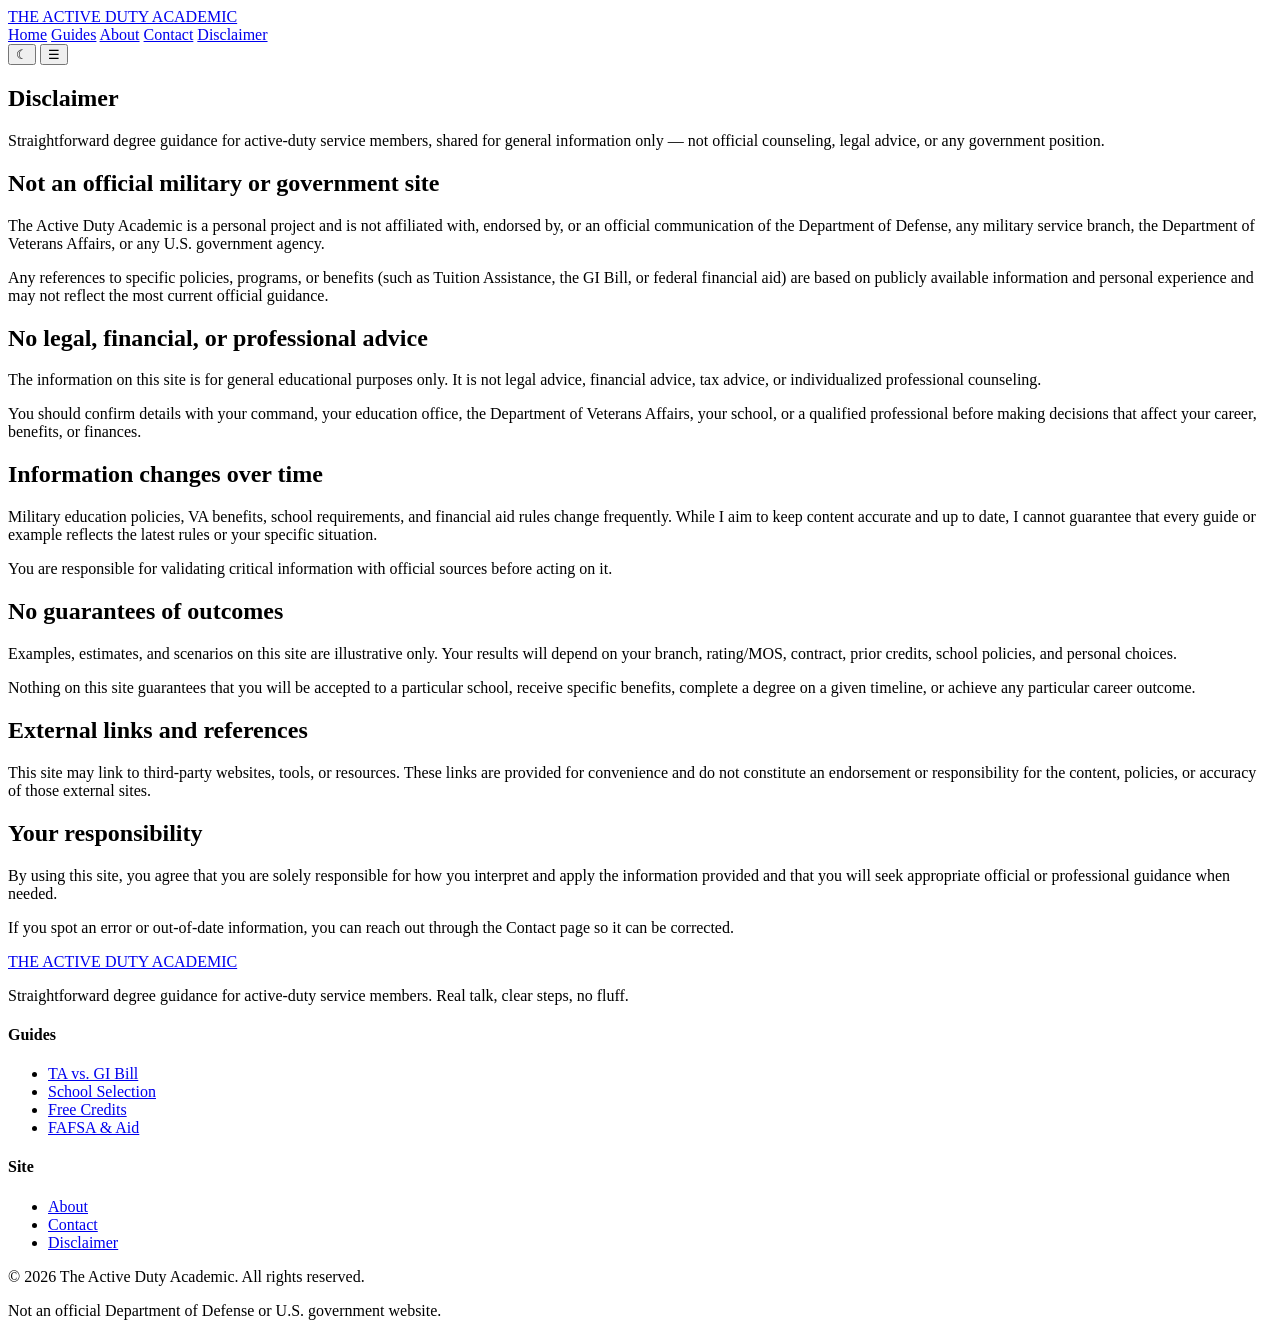
==== disclaimer.html @ fdfb6c12 "Add disclaimer page" ====
<!DOCTYPE html>
<html lang="en" data-theme="light">
<head>
  <meta charset="UTF-8" />
  <meta name="viewport" content="width=device-width, initial-scale=1" />
  <title>Disclaimer • The Active Duty Academic</title>
  <link rel="stylesheet" href="style.css" />
</head>
<body>

  <!-- SITE HEADER -->
  <header class="site-header" id="top">
    <div class="container container--wide">
      <div class="nav-inner">
        <a href="index.html" class="site-logo">
          <!-- If you use an SVG logo on index, copy it here -->
          <div class="site-logo__text">
            THE ACTIVE DUTY ACADEMIC
          </div>
        </a>

        <nav class="nav-links" aria-label="Primary">
          <a href="index.html">Home</a>
          <a href="guides.html">Guides</a>
          <a href="about.html">About</a>
          <a href="contact.html">Contact</a>
          <a href="disclaimer.html" class="active">Disclaimer</a>
        </nav>

        <div class="nav-actions">
          <button class="theme-toggle" type="button" aria-label="Toggle color theme">
            <!-- optional icon; keep consistent with index.html -->
            ☾
          </button>
          <button class="menu-toggle" type="button" aria-label="Toggle navigation menu">
            ☰
          </button>
        </div>
      </div>
    </div>
  </header>

  <!-- DISCLAIMER HERO -->
  <section class="about-hero">
    <div class="container container--narrow">
      <h1>Disclaimer</h1>
      <p>
        Straightforward degree guidance for active-duty service members, shared for general information only —
        not official counseling, legal advice, or any government position.
      </p>
    </div>
  </section>

  <!-- DISCLAIMER BODY -->
  <main>
    <section class="section">
      <div class="container container--narrow post-content">
        <h2>Not an official military or government site</h2>
        <p>
          The Active Duty Academic is a personal project and is not affiliated with, endorsed by, or an official
          communication of the Department of Defense, any military service branch, the Department of Veterans
          Affairs, or any U.S. government agency.
        </p>
        <p>
          Any references to specific policies, programs, or benefits (such as Tuition Assistance, the GI Bill, or
          federal financial aid) are based on publicly available information and personal experience and may not
          reflect the most current official guidance.
        </p>

        <h2>No legal, financial, or professional advice</h2>
        <p>
          The information on this site is for general educational purposes only. It is not legal advice, financial
          advice, tax advice, or individualized professional counseling.
        </p>
        <p>
          You should confirm details with your command, your education office, the Department of Veterans Affairs,
          your school, or a qualified professional before making decisions that affect your career, benefits, or
          finances.
        </p>

        <h2>Information changes over time</h2>
        <p>
          Military education policies, VA benefits, school requirements, and financial aid rules change frequently.
          While I aim to keep content accurate and up to date, I cannot guarantee that every guide or example
          reflects the latest rules or your specific situation.
        </p>
        <p>
          You are responsible for validating critical information with official sources before acting on it.
        </p>

        <h2>No guarantees of outcomes</h2>
        <p>
          Examples, estimates, and scenarios on this site are illustrative only. Your results will depend on your
          branch, rating/MOS, contract, prior credits, school policies, and personal choices.
        </p>
        <p>
          Nothing on this site guarantees that you will be accepted to a particular school, receive specific
          benefits, complete a degree on a given timeline, or achieve any particular career outcome.
        </p>

        <h2>External links and references</h2>
        <p>
          This site may link to third‑party websites, tools, or resources. These links are provided for
          convenience and do not constitute an endorsement or responsibility for the content, policies, or accuracy
          of those external sites.
        </p>

        <h2>Your responsibility</h2>
        <p>
          By using this site, you agree that you are solely responsible for how you interpret and apply the
          information provided and that you will seek appropriate official or professional guidance when needed.
        </p>

        <p class="text-muted" style="margin-top: var(--space-8); font-size: var(--text-sm);">
          If you spot an error or out‑of‑date information, you can reach out through the Contact page so it can be
          corrected.
        </p>
      </div>
    </section>
  </main>

  <!-- FOOTER -->
  <footer class="site-footer">
    <div class="container container--wide footer-inner">
      <div class="footer-brand">
        <a href="index.html" class="site-logo">
          <div class="site-logo__text">
            THE ACTIVE DUTY ACADEMIC
          </div>
        </a>
        <p>
          Straightforward degree guidance for active-duty service members. Real talk, clear steps, no fluff.
        </p>
      </div>

      <div class="footer-col">
        <h4>Guides</h4>
        <ul>
          <li><a href="guides/ta-vs-gi-bill.html">TA vs. GI Bill</a></li>
          <li><a href="guides/school-selection.html">School Selection</a></li>
          <li><a href="guides/free-credits.html">Free Credits</a></li>
          <li><a href="guides/fafsa-aid.html">FAFSA &amp; Aid</a></li>
        </ul>
      </div>

      <div class="footer-col">
        <h4>Site</h4>
        <ul>
          <li><a href="about.html">About</a></li>
          <li><a href="contact.html">Contact</a></li>
          <li><a href="disclaimer.html">Disclaimer</a></li>
        </ul>
      </div>
    </div>

    <div class="container container--wide footer-bottom">
      <p>&copy; <span id="year"></span> The Active Duty Academic. All rights reserved.</p>
      <p>Not an official Department of Defense or U.S. government website.</p>
    </div>
  </footer>

  <script>
    // Simple year updater
    document.getElementById('year').textContent = new Date().getFullYear();

    // Basic mobile nav toggle (match index.html behavior if you already have JS there)
    const menuToggle = document.querySelector('.menu-toggle');
    const navLinks = document.querySelector('.nav-links');
    if (menuToggle && navLinks) {
      menuToggle.addEventListener('click', () => {
        navLinks.classList.toggle('open');
      });
    }
  </script>
</body>
</html>
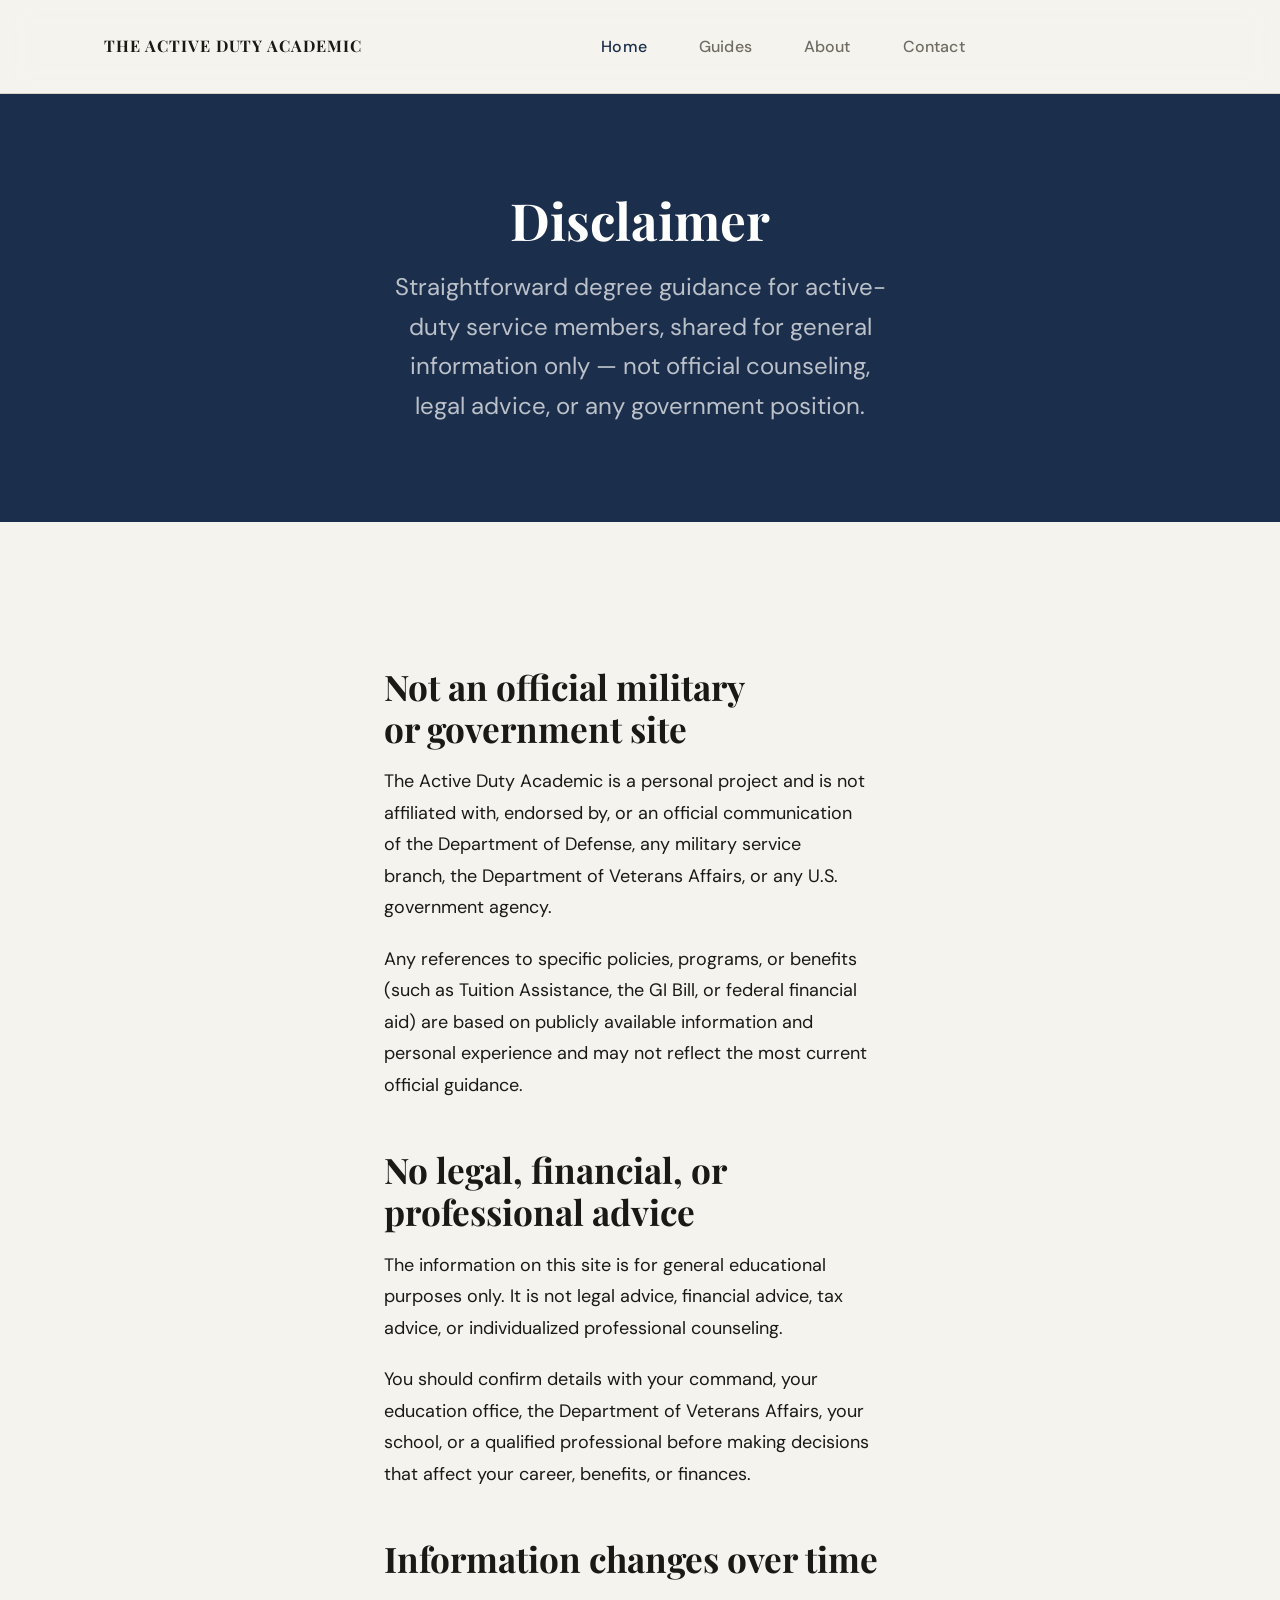
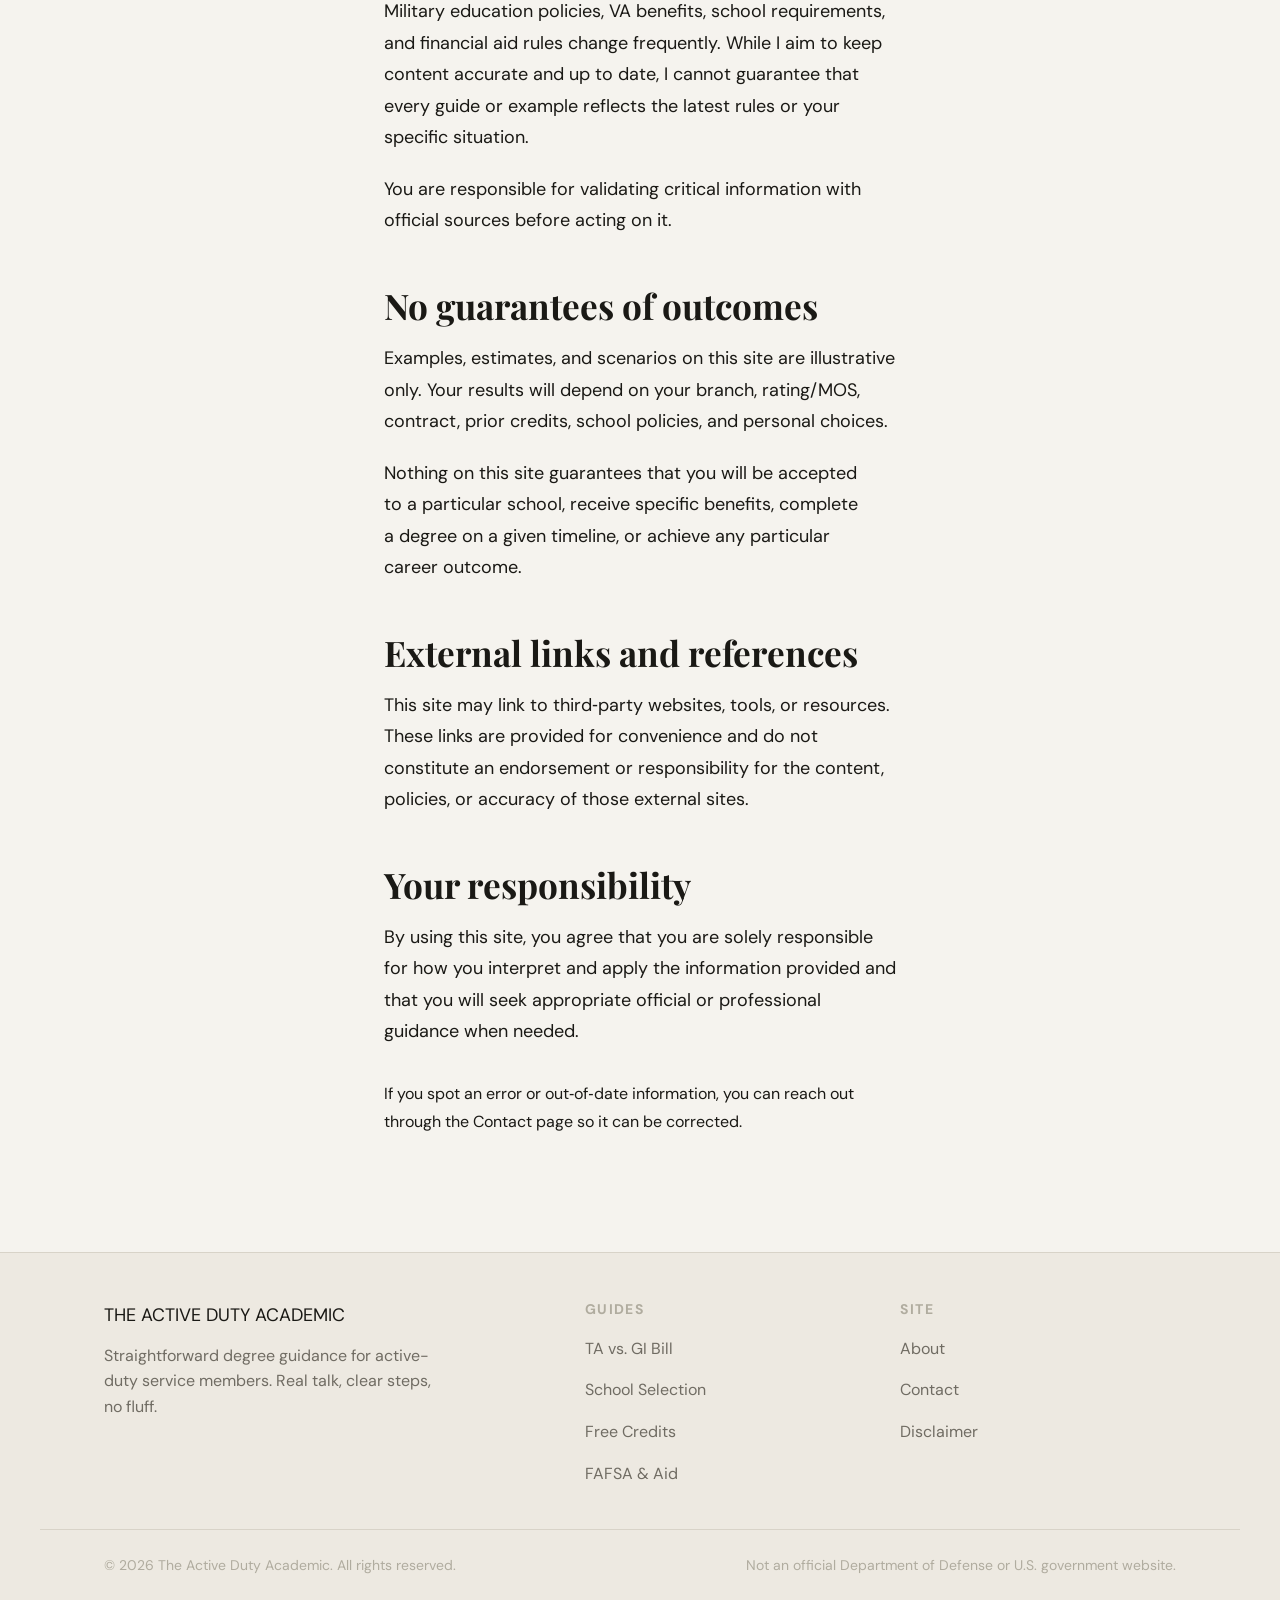
==== commit d974fd7f: "fixed disclaimer" ====
--- a/disclaimer.html
+++ b/disclaimer.html
@@ -1,46 +1,87 @@
 <!DOCTYPE html>
-<html lang="en" data-theme="light">
+<html lang="en" data-theme="">
 <head>
+  <meta name="generator" content="Perplexity Computer">
+  <meta name="author" content="Perplexity Computer">
+  <meta property="og:see_also" content="https://www.perplexity.ai/computer">
+  <link rel="author" href="https://www.perplexity.ai/computer">
   <meta charset="UTF-8" />
-  <meta name="viewport" content="width=device-width, initial-scale=1" />
-  <title>Disclaimer • The Active Duty Academic</title>
-  <link rel="stylesheet" href="style.css" />
+  <meta name="viewport" content="width=device-width, initial-scale=1.0" />
+  <title>The Active Duty Academic | Degree Guidance for Service Members</title>
+  <meta
+    name="description"
+    content="Straightforward degree guidance for active-duty service members. Navigate TA, GI Bill, school selection, and more without the runaround."
+  />
+
+  <meta property="og:title" content="The Active Duty Academic" />
+  <meta
+    property="og:description"
+    content="Straightforward degree guidance for active-duty service members."
+  />
+  <meta property="og:type" content="website" />
+  <meta property="og:url" content="https://theactivedutyacademic.com" />
+
+  <link rel="preconnect" href="https://fonts.googleapis.com" />
+  <link rel="preconnect" href="https://fonts.gstatic.com" crossorigin />
+  <link
+    href="https://fonts.googleapis.com/css2?family=Playfair+Display:wght@600;700&family=DM+Sans:wght@300;400;500;600;700&display=swap"
+    rel="stylesheet"
+  />
+
+  <link rel="stylesheet" href="assets/style.css" />
+
+  <script type="application/ld+json">
+    {
+      "@context": "https://schema.org",
+      "@type": "WebSite",
+      "name": "The Active Duty Academic",
+      "url": "https://theactivedutyacademic.com",
+      "description": "Degree guidance for active-duty service members",
+      "creator": {
+        "@type": "SoftwareApplication",
+        "name": "Perplexity Computer",
+        "url": "https://www.perplexity.ai/computer"
+      }
+    }
+  </script>
 </head>
 <body>
-
-  <!-- SITE HEADER -->
-  <header class="site-header" id="top">
-    <div class="container container--wide">
-      <div class="nav-inner">
-        <a href="index.html" class="site-logo">
-          <!-- If you use an SVG logo on index, copy it here -->
-          <div class="site-logo__text">
-            THE ACTIVE DUTY ACADEMIC
-          </div>
+  <!-- HEADER -->
+  <header class="site-header" id="site-header">
+    <div class="container">
+      <nav class="nav-inner" aria-label="Main navigation">
+        <!-- Wordmark logo (name only) -->
+        <a href="index.html" class="site-logo" aria-label="The Active Duty Academic Home">
+          <span class="site-logo-wordmark">The Active Duty Academic</span>
         </a>
 
-        <nav class="nav-links" aria-label="Primary">
-          <a href="index.html">Home</a>
-          <a href="guides.html">Guides</a>
-          <a href="about.html">About</a>
-          <a href="contact.html">Contact</a>
-          <a href="disclaimer.html" class="active">Disclaimer</a>
-        </nav>
-
+        <!-- Nav links -->
+        <ul class="nav-links" id="nav-links" role="list">
+          <li><a href="index.html" class="active">Home</a></li>
+          <li><a href="guides.html">Guides</a></li>
+          <li><a href="about.html">About</a></li>
+          <li><a href="contact.html">Contact</a></li>
+        </ul>
+
+        <!-- Actions (no theme toggle, just mobile menu) -->
         <div class="nav-actions">
-          <button class="theme-toggle" type="button" aria-label="Toggle color theme">
-            <!-- optional icon; keep consistent with index.html -->
-            ☾
-          </button>
-          <button class="menu-toggle" type="button" aria-label="Toggle navigation menu">
-            ☰
+          <button
+            class="menu-toggle"
+            id="menu-toggle"
+            aria-label="Open navigation menu"
+            aria-expanded="false"
+            aria-controls="nav-links"
+          >
+            <svg width="22" height="22" viewBox="0 0 24 24" fill="none" stroke="currentColor" stroke-width="2" aria-hidden="true">
+              <path d="M4 6h16M4 12h16M4 18h16"></path>
+            </svg>
           </button>
         </div>
-      </div>
+      </nav>
     </div>
   </header>
 
-  <!-- DISCLAIMER HERO -->
+  <!-- TOP STRIP / HERO STYLE LIKE ABOUT PAGE -->
   <section class="about-hero">
     <div class="container container--narrow">
       <h1>Disclaimer</h1>
@@ -51,7 +92,7 @@
     </div>
   </section>
 
-  <!-- DISCLAIMER BODY -->
+  <!-- MAIN DISCLAIMER CONTENT -->
   <main>
     <section class="section">
       <div class="container container--narrow post-content">
@@ -100,9 +141,9 @@
 
         <h2>External links and references</h2>
         <p>
-          This site may link to third‑party websites, tools, or resources. These links are provided for
-          convenience and do not constitute an endorsement or responsibility for the content, policies, or accuracy
-          of those external sites.
+          This site may link to third‑party websites, tools, or resources. These links are provided for convenience
+          and do not constitute an endorsement or responsibility for the content, policies, or accuracy of those
+          external sites.
         </p>
 
         <h2>Your responsibility</h2>
@@ -119,14 +160,12 @@
     </section>
   </main>
 
-  <!-- FOOTER -->
+  <!-- FOOTER (same as index, with Disclaimer link) -->
   <footer class="site-footer">
     <div class="container container--wide footer-inner">
       <div class="footer-brand">
         <a href="index.html" class="site-logo">
-          <div class="site-logo__text">
-            THE ACTIVE DUTY ACADEMIC
-          </div>
+          <div class="site-logo__text">THE ACTIVE DUTY ACADEMIC</div>
         </a>
         <p>
           Straightforward degree guidance for active-duty service members. Real talk, clear steps, no fluff.
@@ -160,10 +199,8 @@
   </footer>
 
   <script>
-    // Simple year updater
     document.getElementById('year').textContent = new Date().getFullYear();
 
-    // Basic mobile nav toggle (match index.html behavior if you already have JS there)
     const menuToggle = document.querySelector('.menu-toggle');
     const navLinks = document.querySelector('.nav-links');
     if (menuToggle && navLinks) {
@@ -173,4 +210,4 @@
     }
   </script>
 </body>
-</html>+</html>
--- a/assets/style.css
+++ b/assets/style.css
@@ -0,0 +1,1507 @@
+/*
+  THE ACTIVE DUTY ACADEMIC
+  Global Stylesheet
+  Brand: Authoritative / peer-to-peer / clear, no-fluff
+  Palette: Navy ink / warm sand / brass accent
+  Fonts: Playfair Display (display), DM Sans (body)
+*/
+
+/* =========================
+   DESIGN TOKENS
+========================= */
+:root {
+  --text-xs: clamp(0.75rem, 0.7rem + 0.25vw, 0.875rem);
+  --text-sm: clamp(0.875rem, 0.8rem + 0.35vw, 1rem);
+  --text-base: clamp(1rem, 0.95rem + 0.25vw, 1.125rem);
+  --text-lg: clamp(1.125rem, 1rem + 0.75vw, 1.5rem);
+  --text-xl: clamp(1.5rem, 1.2rem + 1.25vw, 2.25rem);
+  --text-2xl: clamp(2rem, 1.2rem + 2.5vw, 3.5rem);
+  --text-3xl: clamp(2.5rem, 1rem + 4vw, 5rem);
+  --text-hero: clamp(3rem, 0.5rem + 7vw, 8rem);
+
+  --space-1: 0.25rem;
+  --space-2: 0.5rem;
+  --space-3: 0.75rem;
+  --space-4: 1rem;
+  --space-5: 1.25rem;
+  --space-6: 1.5rem;
+  --space-8: 2rem;
+  --space-10: 2.5rem;
+  --space-12: 3rem;
+  --space-16: 4rem;
+  --space-20: 5rem;
+  --space-24: 6rem;
+  --space-32: 8rem;
+
+  --radius-sm: 0.25rem;
+  --radius-md: 0.5rem;
+  --radius-lg: 0.75rem;
+  --radius-xl: 1rem;
+  --radius-full: 9999px;
+
+  --transition-interactive: 180ms cubic-bezier(0.16, 1, 0.3, 1);
+
+  --content-narrow: 640px;
+  --content-default: 960px;
+  --content-wide: 1200px;
+
+  --font-display: "Playfair Display", Georgia, serif;
+  --font-body: "DM Sans", "Helvetica Neue", sans-serif;
+}
+
+/* LIGHT MODE */
+:root,
+[data-theme="light"] {
+  --color-bg: #f5f3ee;
+  --color-surface: #f9f7f3;
+  --color-surface-2: #fdfcfa;
+  --color-surface-offset: #ede9e1;
+  --color-surface-offset-2: #e4dfd5;
+  --color-divider: #d8d3c8;
+  --color-border: #ccc7bb;
+
+  --color-text: #1a1915;
+  --color-text-muted: #706c63;
+  --color-text-faint: #b0ac9f;
+  --color-text-inverse: #f9f7f3;
+
+  --color-primary: #1b2e4b;
+  --color-primary-hover: #142338;
+  --color-primary-active: #0d1824;
+  --color-primary-highlight: #c8d3e0;
+
+  --color-accent: #9e7830;
+  --color-accent-hover: #7d5e24;
+  --color-accent-active: #5c4519;
+  --color-accent-highlight: #ede2cc;
+
+  --color-success: #2e6b3e;
+  --color-error: #8b2530;
+
+  --shadow-sm: 0 1px 3px rgba(26, 25, 21, 0.07);
+  --shadow-md: 0 4px 12px rgba(26, 25, 21, 0.1);
+  --shadow-lg: 0 12px 32px rgba(26, 25, 21, 0.14);
+}
+
+/* DARK MODE (not used, but kept for future-proofing) */
+[data-theme="dark"] {
+  --color-bg: #10131a;
+  --color-surface: #151a23;
+  --color-surface-2: #1b212c;
+  --color-surface-offset: #1e2535;
+  --color-surface-offset-2: #232b3d;
+  --color-divider: #252d3d;
+  --color-border: #2e3850;
+
+  --color-text: #d4d0c8;
+  --color-text-muted: #a6a196;
+  --color-text-faint: #737068;
+  --color-text-inverse: #1a1915;
+
+  --color-primary: #5b7fa8;
+  --color-primary-hover: #4a6a8f;
+  --color-primary-active: #385475;
+  --color-primary-highlight: #1e2d3d;
+
+  --color-accent: #c4994a;
+  --color-accent-hover: #d4ab5d;
+  --color-accent-active: #e0bf78;
+  --color-accent-highlight: #2e2516;
+
+  --color-success: #4e9960;
+  --color-error: #c4545a;
+
+  --shadow-sm: 0 1px 3px rgba(0, 0, 0, 0.25);
+  --shadow-md: 0 4px 12px rgba(0, 0, 0, 0.35);
+  --shadow-lg: 0 12px 32px rgba(0, 0, 0, 0.45);
+}
+
+@media (prefers-color-scheme: dark) {
+  :root:not([data-theme]) {
+    --color-bg: #10131a;
+    --color-surface: #151a23;
+    --color-surface-2: #1b212c;
+    --color-surface-offset: #1e2535;
+    --color-surface-offset-2: #232b3d;
+    --color-divider: #252d3d;
+    --color-border: #2e3850;
+
+    --color-text: #d4d0c8;
+    --color-text-muted: #a6a196;
+    --color-text-faint: #737068;
+    --color-text-inverse: #1a1915;
+
+    --color-primary: #5b7fa8;
+    --color-primary-hover: #4a6a8f;
+    --color-primary-active: #385475;
+    --color-primary-highlight: #1e2d3d;
+
+    --color-accent: #c4994a;
+    --color-accent-hover: #d4ab5d;
+    --color-accent-active: #e0bf78;
+    --color-accent-highlight: #2e2516;
+
+    --color-success: #4e9960;
+    --color-error: #c4545a;
+
+    --shadow-sm: 0 1px 3px rgba(0, 0, 0, 0.25);
+    --shadow-md: 0 4px 12px rgba(0, 0, 0, 0.35);
+    --shadow-lg: 0 12px 32px rgba(0, 0, 0, 0.45);
+  }
+}
+
+/* =========================
+   BASE RESET
+========================= */
+*,
+*::before,
+*::after {
+  box-sizing: border-box;
+  margin: 0;
+  padding: 0;
+}
+
+html {
+  -webkit-text-size-adjust: none;
+  -moz-text-size-adjust: none;
+  text-size-adjust: none;
+  -webkit-font-smoothing: antialiased;
+  -moz-osx-font-smoothing: grayscale;
+  text-rendering: optimizeLegibility;
+  scroll-behavior: smooth;
+  scroll-padding-top: var(--space-16);
+}
+
+body {
+  min-height: 100dvh;
+  line-height: 1.65;
+  font-family: var(--font-body);
+  font-size: var(--text-base);
+  color: var(--color-text);
+  background-color: var(--color-bg);
+  transition: background-color 0.25s ease, color 0.25s ease;
+}
+
+img,
+picture,
+video,
+canvas,
+svg {
+  display: block;
+  max-width: 100%;
+  height: auto;
+}
+
+ul[role="list"],
+ol[role="list"] {
+  list-style: none;
+}
+
+input,
+button,
+textarea,
+select {
+  font: inherit;
+  color: inherit;
+}
+
+h1,
+h2,
+h3,
+h4,
+h5,
+h6 {
+  text-wrap: balance;
+  line-height: 1.2;
+  font-family: var(--font-display);
+}
+
+p,
+li,
+figcaption {
+  text-wrap: pretty;
+}
+
+a {
+  color: inherit;
+  text-decoration: none;
+}
+
+::selection {
+  background: color-mix(in oklab, var(--color-accent) 25%, transparent);
+  color: var(--color-text);
+}
+
+:focus-visible {
+  outline: 2px solid var(--color-accent);
+  outline-offset: 3px;
+  border-radius: var(--radius-sm);
+}
+
+@media (prefers-reduced-motion: reduce) {
+  *,
+  *::before,
+  *::after {
+    animation-duration: 0.01ms !important;
+    transition-duration: 0.01ms !important;
+    scroll-behavior: auto !important;
+  }
+}
+
+button {
+  cursor: pointer;
+  background: none;
+  border: none;
+}
+
+a,
+button,
+[role="button"] {
+  transition:
+    color var(--transition-interactive),
+    background var(--transition-interactive),
+    border-color var(--transition-interactive),
+    box-shadow var(--transition-interactive),
+    opacity var(--transition-interactive);
+}
+
+.sr-only {
+  position: absolute;
+  width: 1px;
+  height: 1px;
+  padding: 0;
+  margin: -1px;
+  overflow: hidden;
+  clip: rect(0, 0, 0, 0);
+  white-space: nowrap;
+  border-width: 0;
+}
+
+/* =========================
+   LAYOUT UTILITIES
+========================= */
+.container {
+  width: 100%;
+  max-width: var(--content-wide);
+  margin-inline: auto;
+  padding-inline: clamp(var(--space-6), 5vw, var(--space-16));
+}
+
+.container--wide {
+  max-width: var(--content-wide);
+}
+
+.container--narrow {
+  max-width: var(--content-narrow);
+}
+
+.section {
+  padding-block: clamp(var(--space-12), 8vw, var(--space-24));
+}
+
+/* =========================
+   HEADER / NAV
+========================= */
+.site-header {
+  position: sticky;
+  top: 0;
+  z-index: 50;
+  background: color-mix(in oklab, var(--color-bg) 92%, transparent);
+  backdrop-filter: blur(14px);
+  -webkit-backdrop-filter: blur(14px);
+  border-bottom: 1px solid var(--color-divider);
+  transition: box-shadow 0.3s ease;
+}
+
+.site-header.scrolled {
+  box-shadow: var(--shadow-sm);
+}
+
+.nav-inner {
+  display: flex;
+  align-items: center;
+  justify-content: space-between;
+  height: clamp(3rem, 6vw, 4rem);
+  gap: var(--space-6);
+}
+
+/* Wordmark logo */
+.site-logo {
+  display: inline-flex;
+  align-items: center;
+  text-decoration: none;
+}
+
+.site-logo-wordmark {
+  font-family: var(--font-display);
+  font-size: var(--text-sm);
+  font-weight: 700;
+  letter-spacing: 0.06em;
+  text-transform: uppercase;
+  color: var(--color-text);
+  white-space: nowrap;
+}
+
+.footer-logo-wordmark {
+  font-size: var(--text-sm);
+  letter-spacing: 0.08em;
+}
+
+/* Nav links */
+.nav-links {
+  display: flex;
+  align-items: center;
+  gap: var(--space-6);
+  list-style: none;
+}
+
+.nav-links a {
+  font-size: var(--text-sm);
+  font-weight: 500;
+  color: var(--color-text-muted);
+  letter-spacing: 0.01em;
+}
+
+.nav-links a:hover {
+  color: var(--color-text);
+}
+
+.nav-links a.active {
+  color: var(--color-primary);
+}
+
+/* Nav actions */
+.nav-actions {
+  display: flex;
+  align-items: center;
+  gap: var(--space-3);
+}
+
+/* Mobile menu */
+.menu-toggle {
+  display: none;
+  padding: var(--space-2);
+  color: var(--color-text-muted);
+}
+
+.menu-toggle:hover {
+  color: var(--color-text);
+}
+
+@media (max-width: 768px) {
+  .nav-links {
+    display: none;
+    position: fixed;
+    inset: 0;
+    top: 4rem;
+    flex-direction: column;
+    align-items: center;
+    justify-content: flex-start;
+    padding-top: var(--space-10);
+    gap: var(--space-8);
+    background: var(--color-bg);
+    z-index: 40;
+  }
+
+  .nav-links.open {
+    display: flex;
+  }
+
+  .nav-links a {
+    font-size: var(--text-lg);
+  }
+
+  .menu-toggle {
+    display: flex;
+  }
+}
+
+/* =========================
+   BUTTONS
+========================= */
+.btn {
+  display: inline-flex;
+  align-items: center;
+  gap: var(--space-2);
+  padding: 0.6em 1.4em;
+  font-size: var(--text-sm);
+  font-weight: 600;
+  letter-spacing: 0.02em;
+  border-radius: var(--radius-md);
+  border: 1.5px solid transparent;
+  white-space: nowrap;
+}
+
+.btn-primary {
+  background: var(--color-accent);
+  color: #fff;
+  border-color: var(--color-accent);
+}
+
+.btn-primary:hover {
+  background: var(--color-accent-hover);
+  border-color: var(--color-accent-hover);
+}
+
+.btn-outline {
+  background: transparent;
+  color: var(--color-text);
+  border-color: var(--color-border);
+}
+
+.btn-outline:hover {
+  background: var(--color-surface-offset);
+  border-color: var(--color-text-muted);
+}
+
+.btn-ghost {
+  background: transparent;
+  color: var(--color-text-muted);
+  border-color: transparent;
+  padding-inline: var(--space-3);
+}
+
+.btn-ghost:hover {
+  color: var(--color-text);
+  background: var(--color-surface-offset);
+}
+
+.btn-sm {
+  font-size: var(--text-xs);
+  padding: 0.45em 1em;
+}
+
+/* =========================
+   HERO
+========================= */
+.hero {
+  position: relative;
+  min-height: 72vh;
+  display: flex;
+  align-items: center;
+  justify-content: center;
+  overflow: hidden;
+  background: var(--color-primary);
+  color: var(--color-text-inverse);
+}
+
+.hero::before {
+  content: "";
+  position: absolute;
+  inset: 0;
+  background:
+    radial-gradient(ellipse 60% 70% at 80% 50%, rgba(158, 120, 48, 0.18) 0%, transparent 70%),
+    radial-gradient(ellipse 40% 60% at 10% 80%, rgba(255, 255, 255, 0.04) 0%, transparent 60%);
+  pointer-events: none;
+}
+
+.hero::after {
+  content: "";
+  position: absolute;
+  inset: 0;
+  background-image:
+    linear-gradient(rgba(255, 255, 255, 0.03) 1px, transparent 1px),
+    linear-gradient(90deg, rgba(255, 255, 255, 0.03) 1px, transparent 1px);
+  background-size: 48px 48px;
+  pointer-events: none;
+}
+
+.hero-inner {
+  position: relative;
+  z-index: 2;
+  display: flex;
+  align-items: center;
+  justify-content: center;
+  min-height: 70vh;
+}
+
+.hero-content {
+  max-width: 640px;
+}
+
+.hero-eyebrow {
+  display: inline-block;
+  font-family: var(--font-body);
+  font-size: var(--text-xs);
+  font-weight: 600;
+  letter-spacing: 0.12em;
+  text-transform: uppercase;
+  color: var(--color-accent);
+  margin-bottom: var(--space-5);
+}
+
+.hero-title {
+  font-size: var(--text-3xl);
+  font-weight: 700;
+  line-height: 1.1;
+  color: #fff;
+  margin-bottom: var(--space-6);
+}
+
+@media (min-width: 1024px) {
+  .hero-title {
+    font-size: clamp(2.6rem, 3.4vw, 3.4rem);
+  }
+}
+
+.hero-subtitle {
+  font-size: var(--text-lg);
+  color: rgba(255, 255, 255, 0.72);
+  line-height: 1.6;
+  margin-bottom: var(--space-8);
+  font-family: var(--font-body);
+  font-weight: 400;
+  max-width: 46ch;
+}
+
+.hero-actions {
+  display: flex;
+  flex-wrap: wrap;
+  gap: var(--space-4);
+}
+
+.hero .btn-primary {
+  background: var(--color-accent);
+  border-color: var(--color-accent);
+  color: #fff;
+}
+
+.hero .btn-primary:hover {
+  background: var(--color-accent-hover);
+  border-color: var(--color-accent-hover);
+}
+
+.hero .btn-outline {
+  background: transparent;
+  border-color: rgba(255, 255, 255, 0.3);
+  color: rgba(255, 255, 255, 0.85);
+}
+
+.hero .btn-outline:hover {
+  border-color: rgba(255, 255, 255, 0.6);
+  background: rgba(255, 255, 255, 0.07);
+}
+
+@media (max-width: 768px) {
+  .hero-inner {
+    justify-content: flex-start;
+    min-height: auto;
+    padding-block: var(--space-16);
+  }
+
+  .hero-content {
+    max-width: 100%;
+  }
+}
+
+/* Center hero content on wide screens */
+@media (min-width: 1024px) {
+  .hero-content {
+    max-width: 700px;
+    margin-inline: auto;
+    text-align: center;
+  }
+
+  .hero-actions {
+    justify-content: center;
+  }
+}
+
+/* =========================
+   TRUST BAR
+========================= */
+.trust-bar {
+  background: var(--color-surface-offset);
+  border-block: 1px solid var(--color-divider);
+  padding-block: var(--space-5);
+}
+
+.trust-single-line {
+  text-align: center;
+  font-size: var(--text-sm);
+  font-weight: 500;
+  color: var(--color-text-muted);
+}
+
+/* =========================
+   SECTION HEADINGS
+========================= */
+.section-header {
+  margin-bottom: var(--space-10);
+}
+
+.section-eyebrow {
+  display: inline-block;
+  font-size: var(--text-xs);
+  font-weight: 600;
+  letter-spacing: 0.12em;
+  text-transform: uppercase;
+  color: var(--color-accent);
+  margin-bottom: var(--space-3);
+}
+
+.section-title {
+  font-size: var(--text-xl);
+  font-weight: 700;
+  color: var(--color-text);
+  margin-bottom: var(--space-4);
+}
+
+.section-subtitle {
+  font-size: var(--text-base);
+  color: var(--color-text-muted);
+  max-width: 60ch;
+  line-height: 1.65;
+  font-family: var(--font-body);
+}
+
+/* =========================
+   GUIDE CARDS
+========================= */
+.guides-grid {
+  display: grid;
+  grid-template-columns: repeat(auto-fill, minmax(280px, 1fr));
+  gap: var(--space-6);
+}
+
+.guide-card {
+  background: var(--color-surface);
+  border: 1px solid var(--color-border);
+  border-radius: var(--radius-lg);
+  padding: var(--space-8);
+  display: flex;
+  flex-direction: column;
+  gap: var(--space-4);
+  transition:
+    box-shadow var(--transition-interactive),
+    transform var(--transition-interactive),
+    border-color var(--transition-interactive);
+}
+
+.guide-card:hover {
+  box-shadow: var(--shadow-md);
+  transform: translateY(-2px);
+  border-color: var(--color-text-faint);
+}
+
+.guide-card-icon {
+  width: 44px;
+  height: 44px;
+  border-radius: var(--radius-md);
+  background: var(--color-accent-highlight);
+  display: flex;
+  align-items: center;
+  justify-content: center;
+  color: var(--color-accent);
+  flex-shrink: 0;
+}
+
+.guide-card-tag {
+  font-size: var(--text-xs);
+  font-weight: 600;
+  letter-spacing: 0.08em;
+  text-transform: uppercase;
+  color: var(--color-accent);
+}
+
+.guide-card-title {
+  font-size: var(--text-lg);
+  font-weight: 700;
+  color: var(--color-text);
+  line-height: 1.25;
+}
+
+.guide-card-excerpt {
+  font-size: var(--text-sm);
+  color: var(--color-text-muted);
+  line-height: 1.6;
+  flex: 1;
+  font-family: var(--font-body);
+}
+
+.guide-card-link {
+  display: inline-flex;
+  align-items: center;
+  gap: var(--space-1);
+  font-size: var(--text-sm);
+  font-weight: 600;
+  color: var(--color-primary);
+  margin-top: var(--space-2);
+}
+
+.guide-card-link:hover {
+  color: var(--color-accent);
+}
+
+.guide-card-link svg {
+  transition: transform var(--transition-interactive);
+}
+
+.guide-card:hover .guide-card-link svg {
+  transform: translateX(4px);
+}
+
+.guide-card--featured {
+  grid-column: 1 / -1;
+  flex-direction: row;
+  align-items: flex-start;
+  gap: var(--space-8);
+  background: linear-gradient(
+    135deg,
+    var(--color-primary) 0%,
+    color-mix(in oklab, var(--color-primary) 70%, #000) 100%
+  );
+  border-color: transparent;
+  color: #fff;
+}
+
+.guide-card--featured .guide-card-icon {
+  background: rgba(255, 255, 255, 0.12);
+  color: var(--color-accent);
+}
+
+.guide-card--featured .guide-card-tag {
+  color: var(--color-accent);
+}
+
+.guide-card--featured .guide-card-title {
+  color: #fff;
+  font-size: var(--text-xl);
+}
+
+.guide-card--featured .guide-card-excerpt {
+  color: rgba(255, 255, 255, 0.72);
+}
+
+.guide-card--featured .guide-card-link {
+  color: var(--color-accent);
+}
+
+.guide-card--featured .guide-card-link:hover {
+  color: #fff;
+}
+
+@media (max-width: 640px) {
+  .guide-card--featured {
+    flex-direction: column;
+  }
+}
+
+/* =========================
+   ABOUT STRIP
+========================= */
+.about-strip {
+  background: var(--color-surface-offset);
+  border-radius: var(--radius-xl);
+  padding: clamp(var(--space-10), 6vw, var(--space-16));
+  display: grid;
+  grid-template-columns: auto 1fr;
+  gap: var(--space-10);
+  align-items: center;
+  border: 1px solid var(--color-border);
+}
+
+.about-strip-avatar {
+  width: 96px;
+  height: 96px;
+  border-radius: var(--radius-full);
+  background: var(--color-primary);
+  display: flex;
+  align-items: center;
+  justify-content: center;
+  flex-shrink: 0;
+  overflow: hidden;
+}
+
+.about-strip-avatar svg {
+  color: rgba(255, 255, 255, 0.8);
+}
+
+.about-strip-content .about-strip-name {
+  font-size: var(--text-xl);
+  font-weight: 700;
+  color: var(--color-text);
+  margin-bottom: var(--space-2);
+}
+
+.about-strip-bio {
+  font-size: var(--text-base);
+  color: var(--color-text-muted);
+  line-height: 1.65;
+  max-width: 60ch;
+  margin-bottom: var(--space-5);
+  font-family: var(--font-body);
+}
+
+@media (max-width: 640px) {
+  .about-strip {
+    grid-template-columns: 1fr;
+    text-align: center;
+  }
+
+  .about-strip-avatar {
+    margin: 0 auto;
+  }
+
+  .about-strip-bio {
+    max-width: 100%;
+  }
+}
+
+/* =========================
+   CTA (unused for now)
+========================= */
+.cta-section {
+  background: var(--color-primary);
+  color: #fff;
+  text-align: center;
+  padding-block: clamp(var(--space-16), 10vw, var(--space-32));
+}
+
+.cta-section .section-eyebrow {
+  color: var(--color-accent);
+}
+
+.cta-section .section-title {
+  color: #fff;
+}
+
+.cta-section .section-subtitle {
+  color: rgba(255, 255, 255, 0.7);
+  margin-inline: auto;
+}
+
+.newsletter-form {
+  display: flex;
+  gap: var(--space-3);
+  max-width: 440px;
+  margin: var(--space-8) auto 0;
+  flex-wrap: wrap;
+  justify-content: center;
+}
+
+.newsletter-form input[type="email"] {
+  flex: 1;
+  min-width: 200px;
+  padding: 0.65em 1.1em;
+  border-radius: var(--radius-md);
+  border: 1.5px solid rgba(255, 255, 255, 0.2);
+  background: rgba(255, 255, 255, 0.1);
+  color: #fff;
+  font-size: var(--text-sm);
+}
+
+/* =========================
+   DIVIDER
+========================= */
+.divider {
+  height: 1px;
+  background: var(--color-divider);
+  margin-block: 0;
+}
+
+/* =========================
+   FOOTER
+========================= */
+.site-footer {
+  background: var(--color-surface-offset);
+  border-top: 1px solid var(--color-divider);
+  padding-block: var(--space-12);
+}
+
+.footer-inner {
+  display: grid;
+  grid-template-columns: 1.6fr 1fr 1fr;
+  gap: var(--space-10);
+}
+
+.footer-brand p {
+  font-size: var(--text-sm);
+  color: var(--color-text-muted);
+  margin-top: var(--space-3);
+  line-height: 1.6;
+  max-width: 32ch;
+  font-family: var(--font-body);
+}
+
+.footer-col h4 {
+  font-family: var(--font-body);
+  font-size: var(--text-xs);
+  font-weight: 700;
+  letter-spacing: 0.1em;
+  text-transform: uppercase;
+  color: var(--color-text-faint);
+  margin-bottom: var(--space-4);
+}
+
+.footer-col ul {
+  list-style: none;
+  display: flex;
+  flex-direction: column;
+  gap: var(--space-3);
+}
+
+.footer-col a {
+  font-size: var(--text-sm);
+  color: var(--color-text-muted);
+}
+
+.footer-col a:hover {
+  color: var(--color-text);
+}
+
+.footer-bottom {
+  margin-top: var(--space-10);
+  padding-top: var(--space-6);
+  border-top: 1px solid var(--color-divider);
+  display: flex;
+  align-items: center;
+  justify-content: space-between;
+  flex-wrap: wrap;
+  gap: var(--space-4);
+}
+
+.footer-bottom p,
+.footer-bottom a {
+  font-size: var(--text-xs);
+  color: var(--color-text-faint);
+}
+
+.footer-bottom a:hover {
+  color: var(--color-text-muted);
+}
+
+@media (max-width: 768px) {
+  .footer-inner {
+    grid-template-columns: 1fr 1fr;
+  }
+
+  .footer-brand {
+    grid-column: 1 / -1;
+  }
+}
+
+@media (max-width: 480px) {
+  .footer-inner {
+    grid-template-columns: 1fr;
+  }
+
+  .footer-bottom {
+    flex-direction: column;
+    align-items: flex-start;
+  }
+}
+
+/* =========================
+   POSTS
+========================= */
+.post-header {
+  padding-block: clamp(var(--space-12), 8vw, var(--space-20));
+  background: var(--color-primary);
+  color: #fff;
+}
+
+.post-meta {
+  display: flex;
+  flex-wrap: wrap;
+  align-items: center;
+  gap: var(--space-4);
+  margin-bottom: var(--space-6);
+}
+
+.post-tag {
+  display: inline-block;
+  font-size: var(--text-xs);
+  font-weight: 700;
+  letter-spacing: 0.1em;
+  text-transform: uppercase;
+  color: var(--color-accent);
+  background: rgba(158, 120, 48, 0.15);
+  padding: 0.3em 0.8em;
+  border-radius: var(--radius-full);
+}
+
+.post-date,
+.post-read-time {
+  font-size: var(--text-xs);
+  color: rgba(255, 255, 255, 0.55);
+  font-family: var(--font-body);
+}
+
+.post-title {
+  font-size: var(--text-2xl);
+  font-weight: 700;
+  color: #fff;
+  line-height: 1.15;
+  margin-bottom: var(--space-6);
+}
+
+.post-subtitle {
+  font-size: var(--text-lg);
+  color: rgba(255, 255, 255, 0.7);
+  line-height: 1.55;
+  font-family: var(--font-body);
+  font-weight: 400;
+  max-width: 56ch;
+}
+
+.post-body {
+  padding-block: clamp(var(--space-12), 8vw, var(--space-20));
+}
+
+.post-content {
+  max-width: var(--content-narrow);
+  margin-inline: auto;
+}
+
+.post-content h2 {
+  font-size: var(--text-xl);
+  font-weight: 700;
+  margin-top: var(--space-12);
+  margin-bottom: var(--space-4);
+  color: var(--color-text);
+}
+
+.post-content h3 {
+  font-size: var(--text-lg);
+  font-weight: 700;
+  margin-top: var(--space-8);
+  margin-bottom: var(--space-3);
+  color: var(--color-text);
+}
+
+.post-content p {
+  font-size: var(--text-base);
+  line-height: 1.75;
+  color: var(--color-text);
+  margin-bottom: var(--space-5);
+  max-width: 66ch;
+  font-family: var(--font-body);
+}
+
+.post-content ul,
+.post-content ol {
+  margin-bottom: var(--space-5);
+  padding-left: var(--space-6);
+  display: flex;
+  flex-direction: column;
+  gap: var(--space-2);
+}
+
+.post-content li {
+  font-size: var(--text-base);
+  color: var(--color-text);
+  line-height: 1.65;
+  font-family: var(--font-body);
+}
+
+.post-content a {
+  color: var(--color-primary);
+  text-decoration: underline;
+  text-decoration-color: color-mix(in oklab, var(--color-primary) 40%, transparent);
+  text-underline-offset: 3px;
+}
+
+/* Callout */
+.callout {
+  background: var(--color-accent-highlight);
+  border-left: 3px solid var(--color-accent);
+  padding: var(--space-5) var(--space-6);
+  border-radius: 0 var(--radius-md) var(--radius-md) 0;
+  margin-block: var(--space-8);
+}
+
+.callout-label {
+  font-size: var(--text-xs);
+  font-weight: 700;
+  letter-spacing: 0.1em;
+  text-transform: uppercase;
+  color: var(--color-accent);
+  margin-bottom: var(--space-2);
+}
+
+.callout p {
+  font-size: var(--text-sm);
+  color: var(--color-text);
+  margin: 0;
+}
+
+/* Compare table */
+.compare-table {
+  width: 100%;
+  border-collapse: collapse;
+  margin-block: var(--space-8);
+  font-size: var(--text-sm);
+  font-family: var(--font-body);
+}
+
+.compare-table th {
+  background: var(--color-surface-offset);
+  padding: var(--space-3) var(--space-4);
+  text-align: left;
+  font-weight: 700;
+  font-size: var(--text-xs);
+  letter-spacing: 0.06em;
+  text-transform: uppercase;
+  color: var(--color-text-muted);
+  border-bottom: 2px solid var(--color-border);
+}
+
+.compare-table td {
+  padding: var(--space-3) var(--space-4);
+  border-bottom: 1px solid var(--color-divider);
+  color: var(--color-text);
+}
+
+.compare-table tr:last-child td {
+  border-bottom: none;
+}
+
+.compare-table tr:hover td {
+  background: var(--color-surface-offset);
+}
+
+/* Related posts */
+.related-posts {
+  margin-top: clamp(var(--space-16), 10vw, var(--space-24));
+  padding-top: var(--space-10);
+  border-top: 1px solid var(--color-divider);
+}
+
+.related-posts h3 {
+  font-size: var(--text-lg);
+  margin-bottom: var(--space-6);
+  color: var(--color-text);
+}
+
+.related-grid {
+  display: grid;
+  grid-template-columns: repeat(auto-fill, minmax(220px, 1fr));
+  gap: var(--space-5);
+}
+
+.related-card {
+  background: var(--color-surface);
+  border: 1px solid var(--color-border);
+  border-radius: var(--radius-lg);
+  padding: var(--space-5);
+  transition:
+    box-shadow var(--transition-interactive),
+    transform var(--transition-interactive);
+}
+
+.related-card:hover {
+  box-shadow: var(--shadow-sm);
+  transform: translateY(-2px);
+}
+
+.related-card-tag {
+  font-size: var(--text-xs);
+  font-weight: 700;
+  color: var(--color-accent);
+  letter-spacing: 0.06em;
+  text-transform: uppercase;
+  margin-bottom: var(--space-2);
+}
+
+.related-card-title {
+  font-size: var(--text-base);
+  font-weight: 600;
+  color: var(--color-text);
+}
+
+/* =========================
+   ABOUT PAGE
+========================= */
+.about-hero {
+  background: var(--color-primary);
+  color: #fff;
+  padding-block: clamp(var(--space-16), 10vw, var(--space-24));
+  text-align: center;
+}
+
+.about-hero h1 {
+  color: #fff;
+  font-size: var(--text-2xl);
+  margin-bottom: var(--space-4);
+}
+
+.about-hero p {
+  color: rgba(255, 255, 255, 0.7);
+  font-family: var(--font-body);
+  max-width: 52ch;
+  margin-inline: auto;
+  font-size: var(--text-lg);
+}
+
+.mission-grid {
+  display: grid;
+  grid-template-columns: 1fr 1fr;
+  gap: var(--space-10);
+  align-items: start;
+}
+
+@media (max-width: 640px) {
+  .mission-grid {
+    grid-template-columns: 1fr;
+  }
+}
+
+.mission-block h2 {
+  font-size: var(--text-xl);
+  margin-bottom: var(--space-4);
+}
+
+.mission-block p {
+  font-size: var(--text-base);
+  color: var(--color-text-muted);
+  line-height: 1.7;
+  margin-bottom: var(--space-4);
+  font-family: var(--font-body);
+  max-width: 56ch;
+}
+
+.values-list {
+  display: flex;
+  flex-direction: column;
+  gap: var(--space-5);
+  list-style: none;
+}
+
+.value-item {
+  display: flex;
+  gap: var(--space-4);
+  align-items: flex-start;
+}
+
+.value-item-icon {
+  width: 36px;
+  height: 36px;
+  border-radius: var(--radius-md);
+  background: var(--color-accent-highlight);
+  display: flex;
+  align-items: center;
+  justify-content: center;
+  color: var(--color-accent);
+  flex-shrink: 0;
+  margin-top: 2px;
+}
+
+.value-item-title {
+  font-weight: 700;
+  font-size: var(--text-base);
+  color: var(--color-text);
+  margin-bottom: var(--space-1);
+  font-family: var(--font-display);
+}
+
+.value-item-desc {
+  font-size: var(--text-sm);
+  color: var(--color-text-muted);
+  line-height: 1.6;
+  font-family: var(--font-body);
+}
+
+/* =========================
+   CONTACT PAGE
+========================= */
+.contact-hero {
+  background: var(--color-primary);
+  color: #fff;
+  padding-block: clamp(var(--space-16), 10vw, var(--space-24));
+}
+
+.contact-hero h1 {
+  color: #fff;
+  font-size: var(--text-2xl);
+  margin-bottom: var(--space-4);
+}
+
+.contact-hero p {
+  color: rgba(255, 255, 255, 0.7);
+  font-family: var(--font-body);
+  font-size: var(--text-lg);
+  max-width: 50ch;
+}
+
+.contact-grid {
+  display: grid;
+  grid-template-columns: 1fr 1.4fr;
+  gap: var(--space-12);
+  align-items: start;
+}
+
+@media (max-width: 640px) {
+  .contact-grid {
+    grid-template-columns: 1fr;
+  }
+}
+
+.contact-info h2 {
+  font-size: var(--text-xl);
+  margin-bottom: var(--space-4);
+}
+
+.contact-info p {
+  color: var(--color-text-muted);
+  line-height: 1.7;
+  margin-bottom: var(--space-6);
+  font-family: var(--font-body);
+}
+
+.contact-methods {
+  display: flex;
+  flex-direction: column;
+  gap: var(--space-4);
+}
+
+.contact-method {
+  display: flex;
+  align-items: center;
+  gap: var(--space-3);
+  font-size: var(--text-sm);
+  color: var(--color-text-muted);
+}
+
+.contact-method svg {
+  color: var(--color-accent);
+  flex-shrink: 0;
+}
+
+/* Contact form */
+.contact-form {
+  background: var(--color-surface);
+  border: 1px solid var(--color-border);
+  border-radius: var(--radius-xl);
+  padding: var(--space-8);
+  display: flex;
+  flex-direction: column;
+  gap: var(--space-5);
+}
+
+.form-group {
+  display: flex;
+  flex-direction: column;
+  gap: var(--space-2);
+}
+
+.form-group label {
+  font-size: var(--text-sm);
+  font-weight: 600;
+  color: var(--color-text);
+}
+
+.form-group input,
+.form-group select,
+.form-group textarea {
+  padding: 0.65em 1em;
+  border-radius: var(--radius-md);
+  border: 1.5px solid var(--color-border);
+  background: var(--color-bg);
+  color: var(--color-text);
+  font-size: var(--text-sm);
+  font-family: var(--font-body);
+}
+
+.form-group textarea {
+  resize: vertical;
+  min-height: 120px;
+  line-height: 1.6;
+}
+
+/* =========================
+   GUIDES PAGE
+========================= */
+.guides-hero {
+  background: var(--color-primary);
+  color: #fff;
+  padding-block: clamp(var(--space-16), 10vw, var(--space-24));
+}
+
+.guides-hero h1 {
+  color: #fff;
+  font-size: var(--text-2xl);
+  margin-bottom: var(--space-4);
+}
+
+.guides-hero p {
+  color: rgba(255, 255, 255, 0.7);
+  font-family: var(--font-body);
+  font-size: var(--text-lg);
+  max-width: 52ch;
+}
+
+.guides-category {
+  margin-bottom: var(--space-12);
+}
+
+.guides-category h2 {
+  font-size: var(--text-xl);
+  color: var(--color-text);
+  margin-bottom: var(--space-6);
+  padding-bottom: var(--space-4);
+  border-bottom: 1px solid var(--color-divider);
+  display: flex;
+  align-items: center;
+  gap: var(--space-3);
+}
+
+.guides-category h2 span {
+  color: var(--color-accent);
+}
+
+/* =========================
+   UTILITIES
+========================= */
+.text-accent {
+  color: var(--color-accent);
+}
+
+.text-muted {
+  color: var(--color-text-muted);
+}
+
+.text-center {
+  text-align: center;
+}
+
+.mt-auto {
+  margin-top: auto;
+}
+
+.reveal {
+  opacity: 0;
+  transform: translateY(18px);
+  transition:
+    opacity 0.5s ease,
+    transform 0.5s ease;
+}
+
+.reveal.visible {
+  opacity: 1;
+  transform: none;
+}
+
+@media (prefers-reduced-motion: reduce) {
+  .reveal {
+    opacity: 1;
+    transform: none;
+  }
+}
+/* === HEADER SIZE TWEAKS ONLY === */
+
+/* Make header a bit taller */
+.site-header {
+  padding-block: 0.9rem;
+}
+
+/* Make the site title a bit bigger (logo text) */
+.site-logo__text {
+  font-size: var(--text-base);
+}
+
+/* Make nav links slightly bigger and spaced out more */
+.nav-links a {
+  font-size: var(--text-sm);
+  margin-left: 1.75rem;
+}
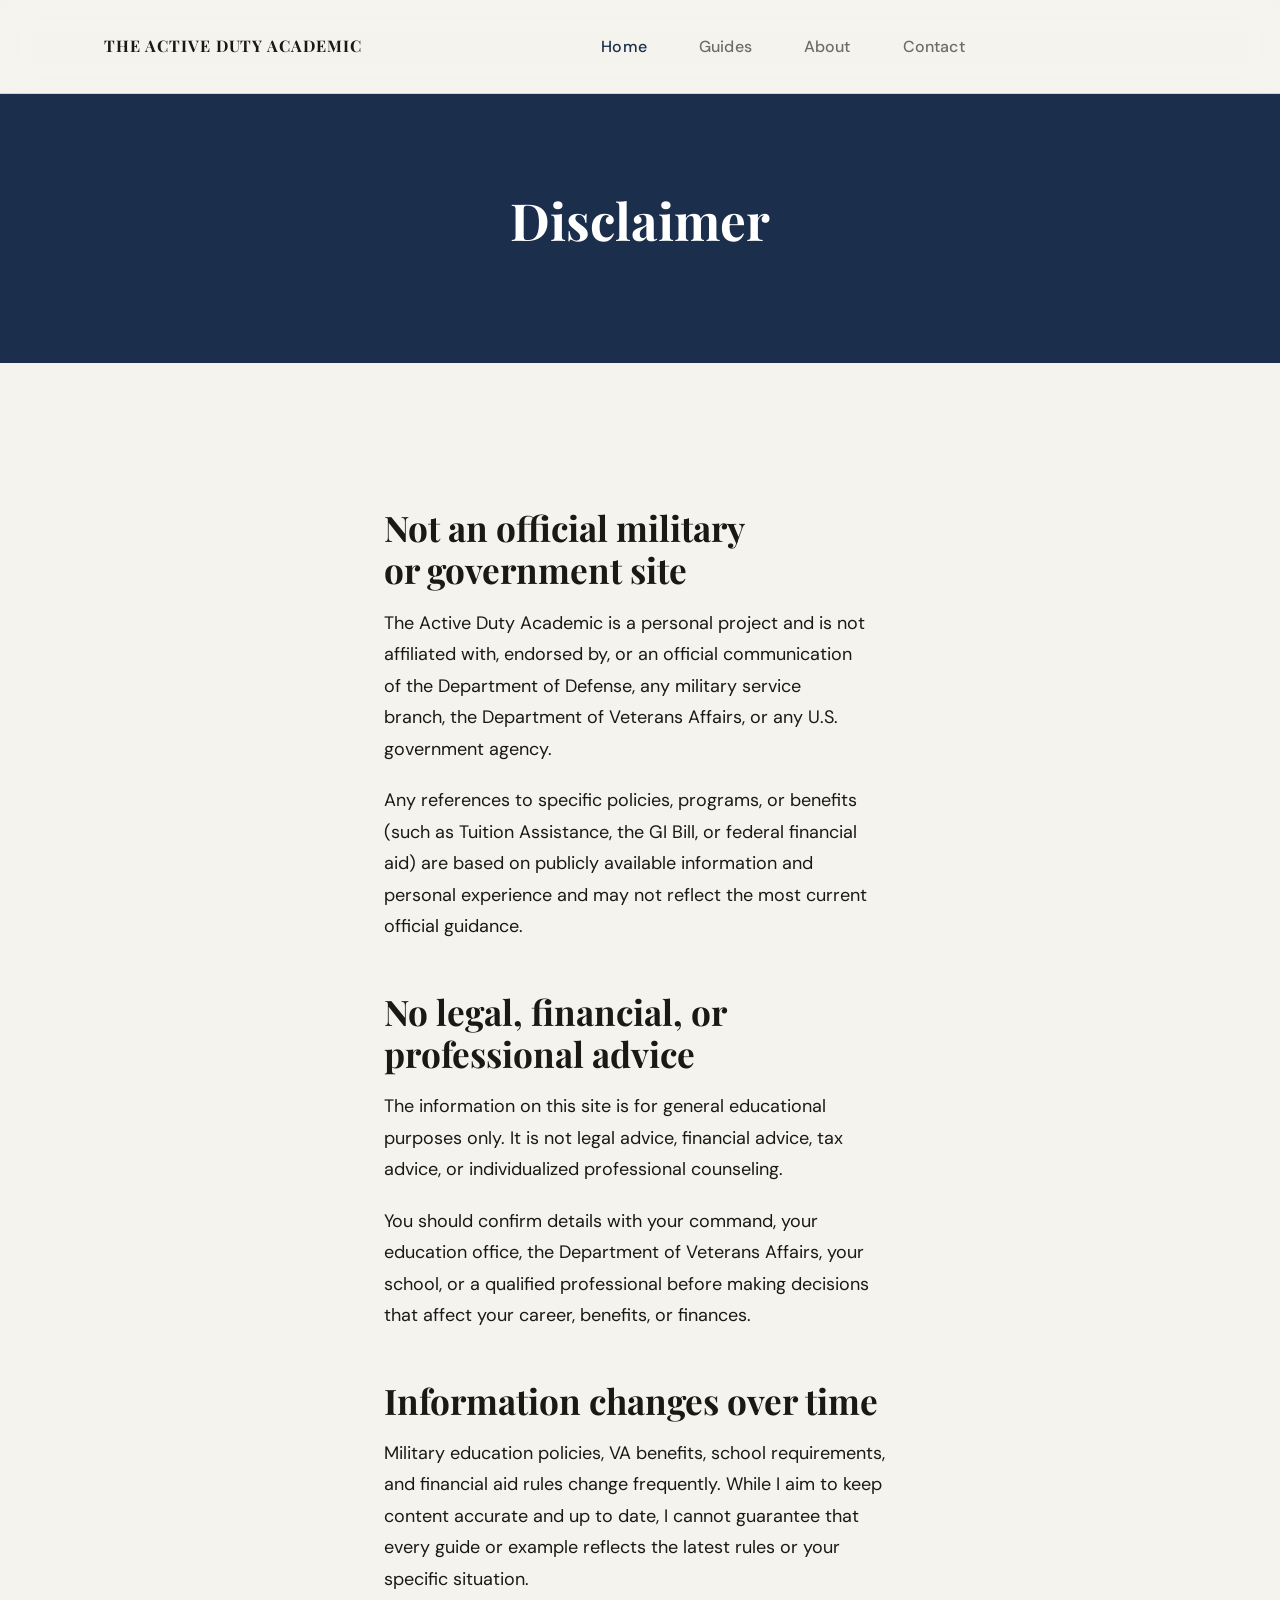
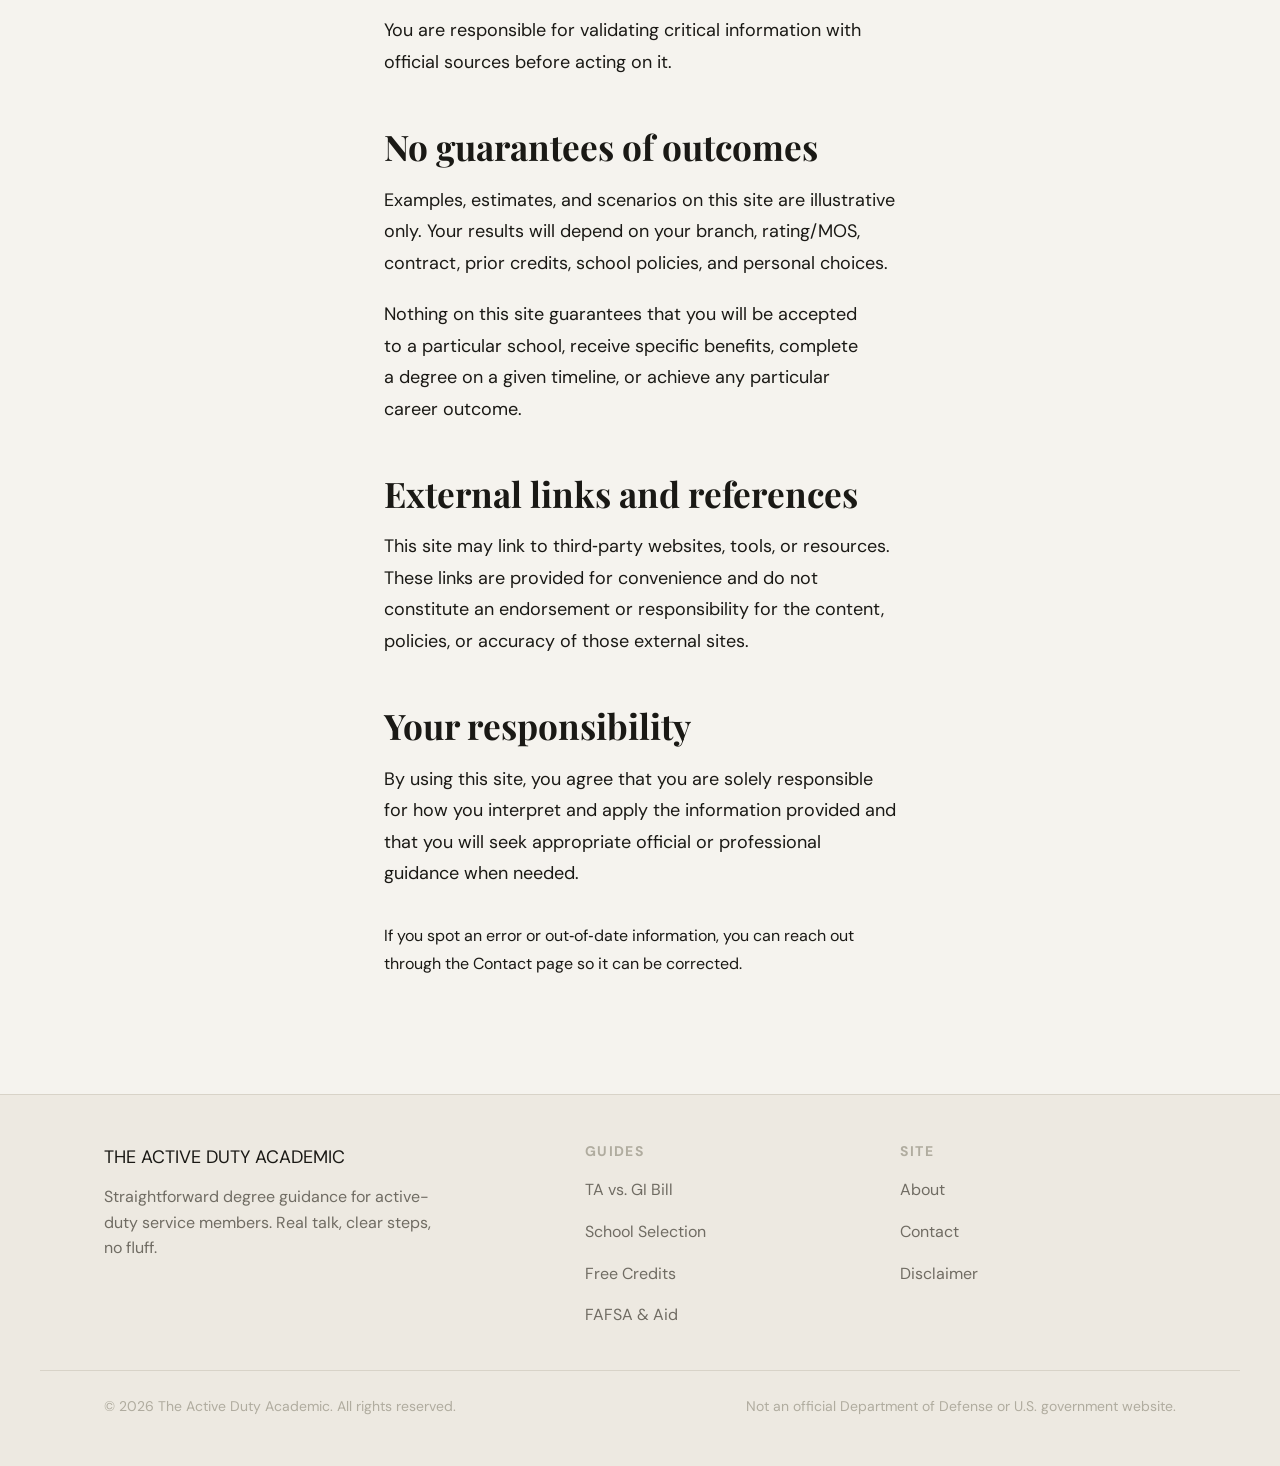
==== commit 6886725f: "tweaks to disclaimer" ====
--- a/disclaimer.html
+++ b/disclaimer.html
@@ -85,10 +85,6 @@
   <section class="about-hero">
     <div class="container container--narrow">
       <h1>Disclaimer</h1>
-      <p>
-        Straightforward degree guidance for active-duty service members, shared for general information only —
-        not official counseling, legal advice, or any government position.
-      </p>
     </div>
   </section>
 
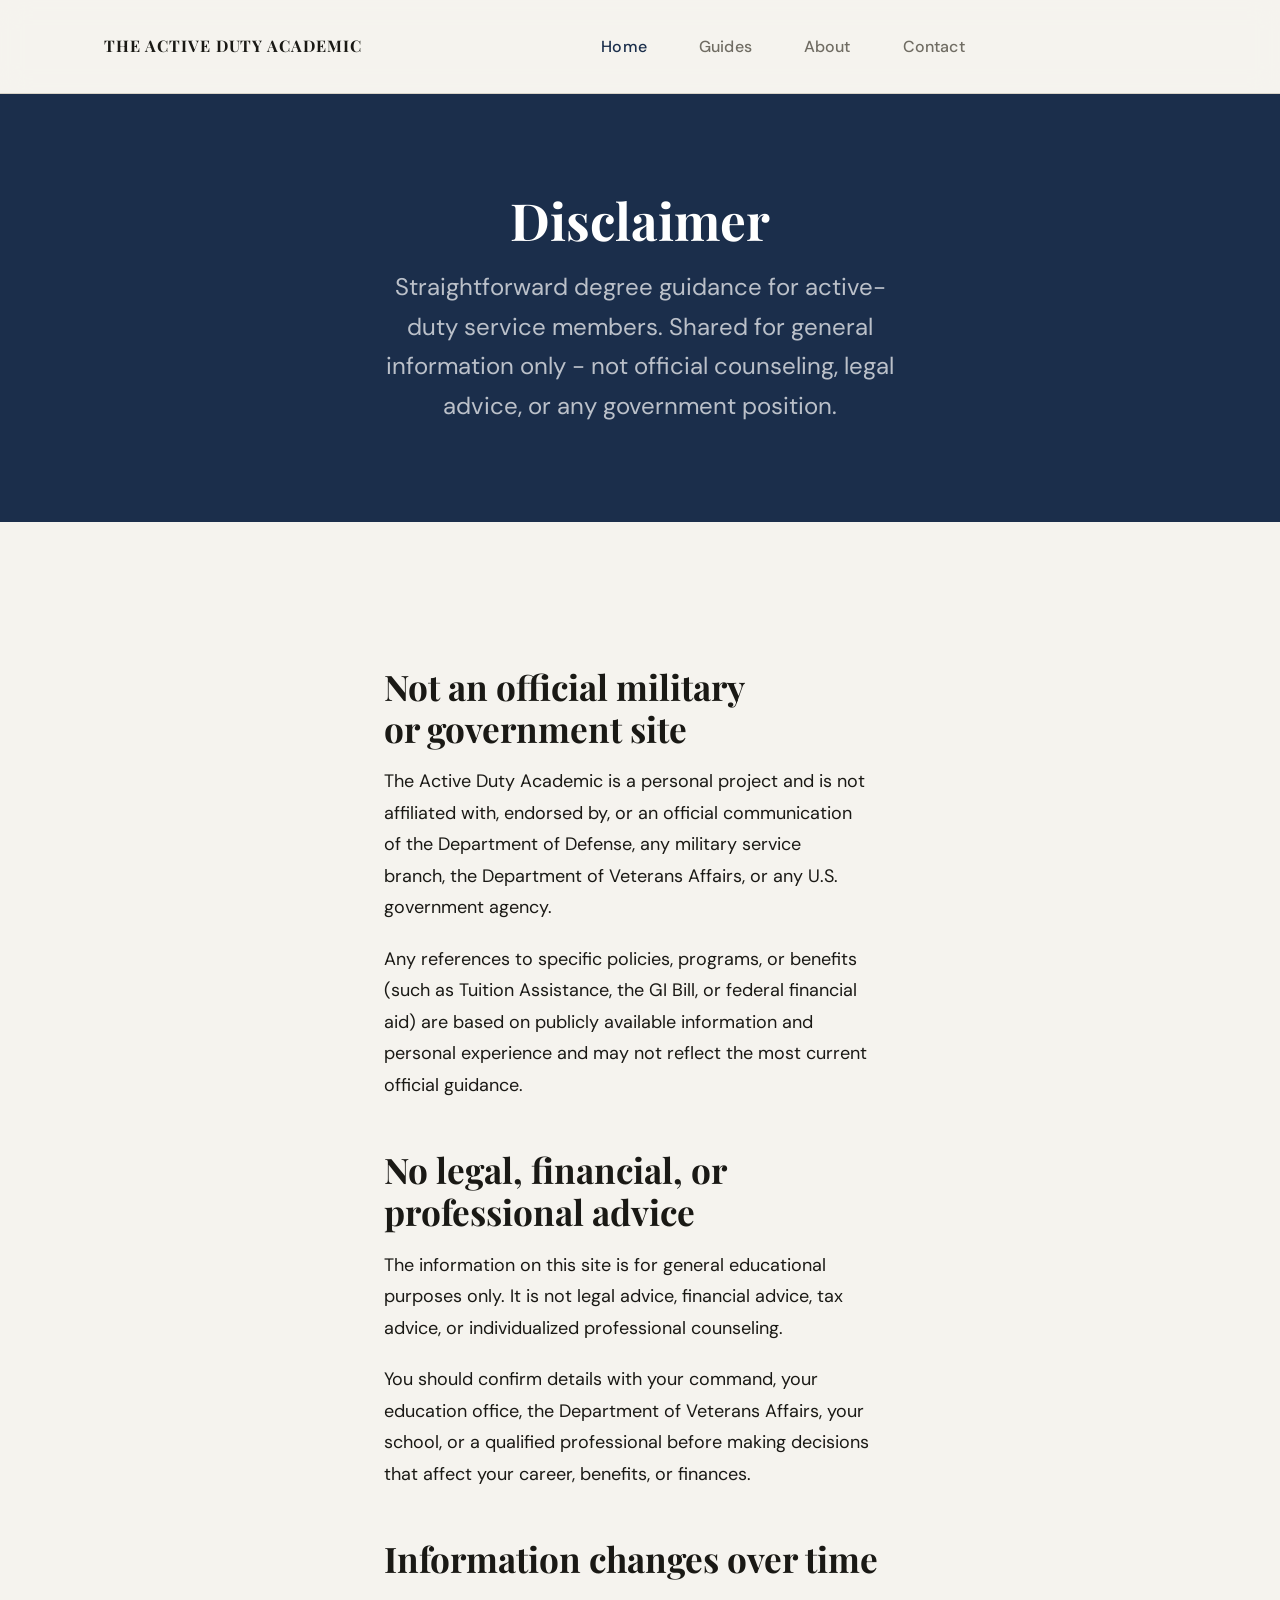
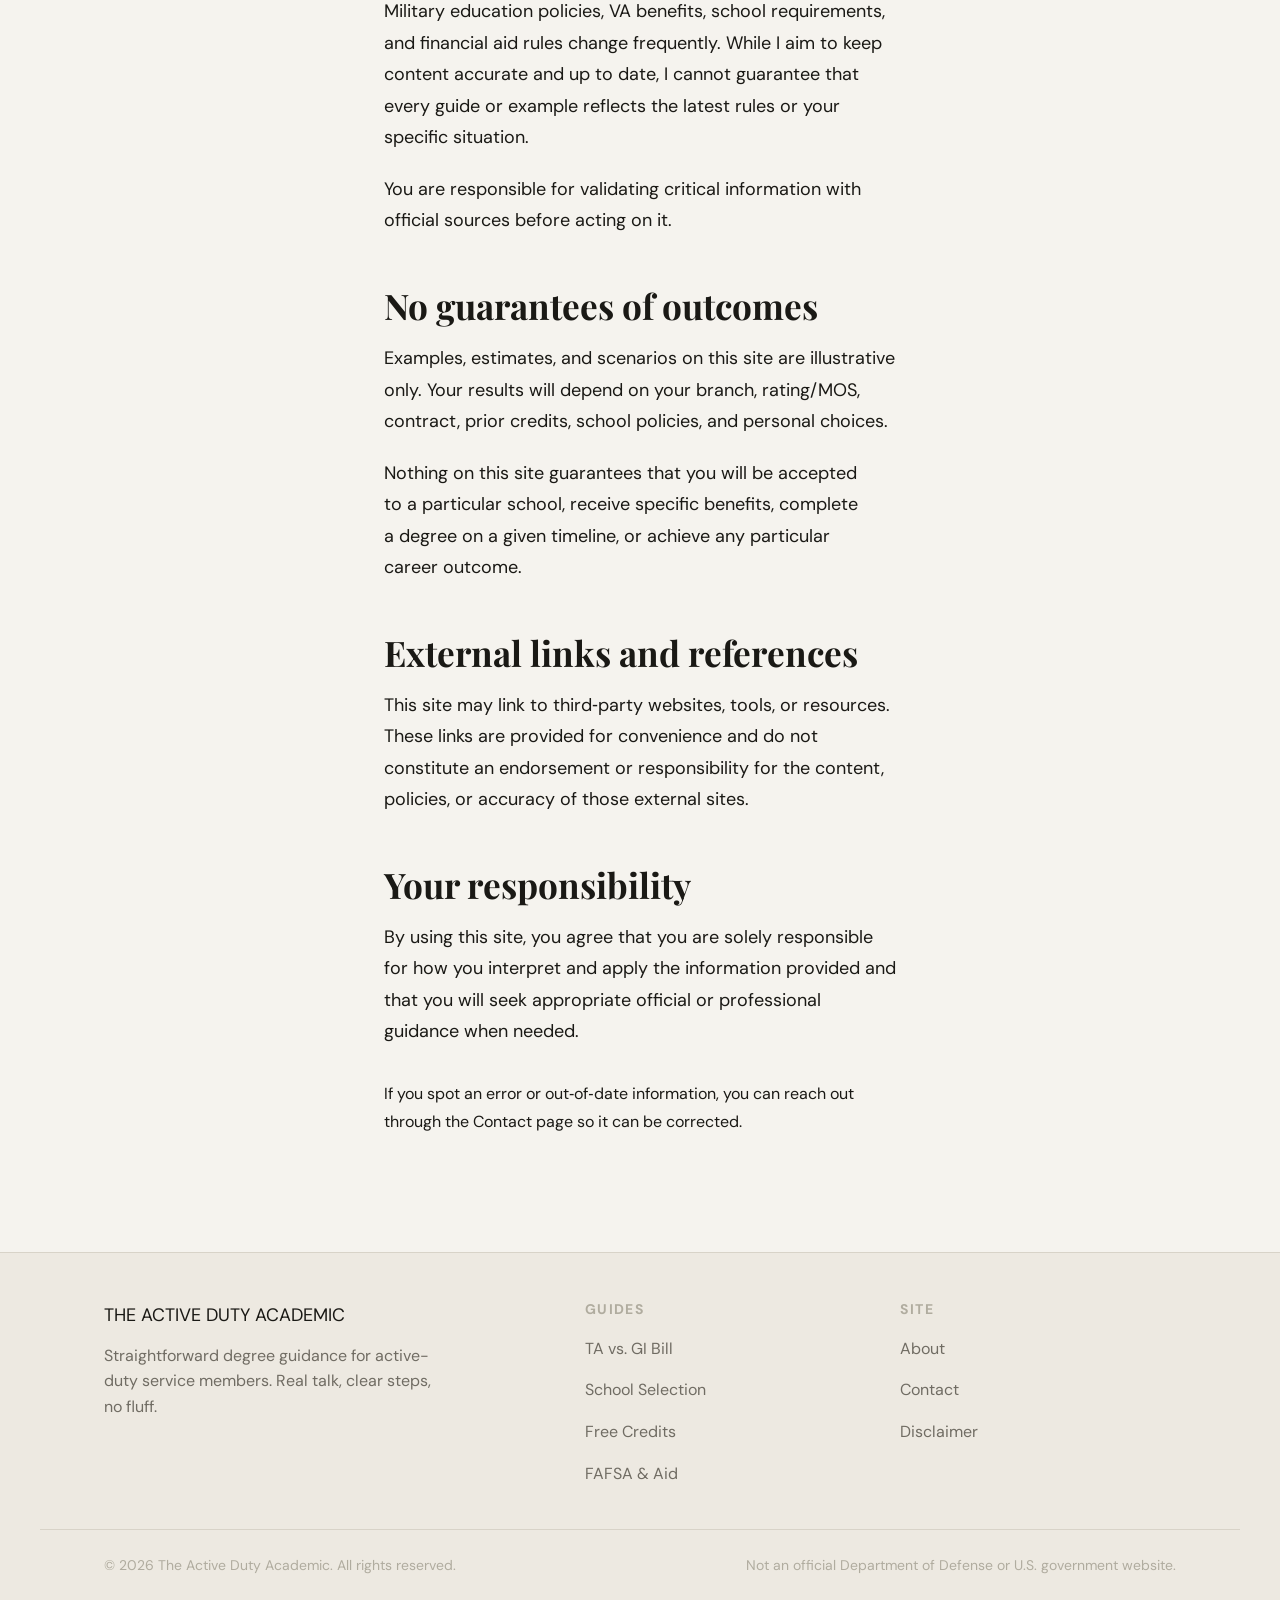
==== commit 2e5aa14f: "tweaks" ====
--- a/disclaimer.html
+++ b/disclaimer.html
@@ -85,6 +85,10 @@
   <section class="about-hero">
     <div class="container container--narrow">
       <h1>Disclaimer</h1>
+      <p>
+        Straightforward degree guidance for active-duty service members. Shared for general information
+        only - not official counseling, legal advice, or any government position.
+      </p>
     </div>
   </section>
 
